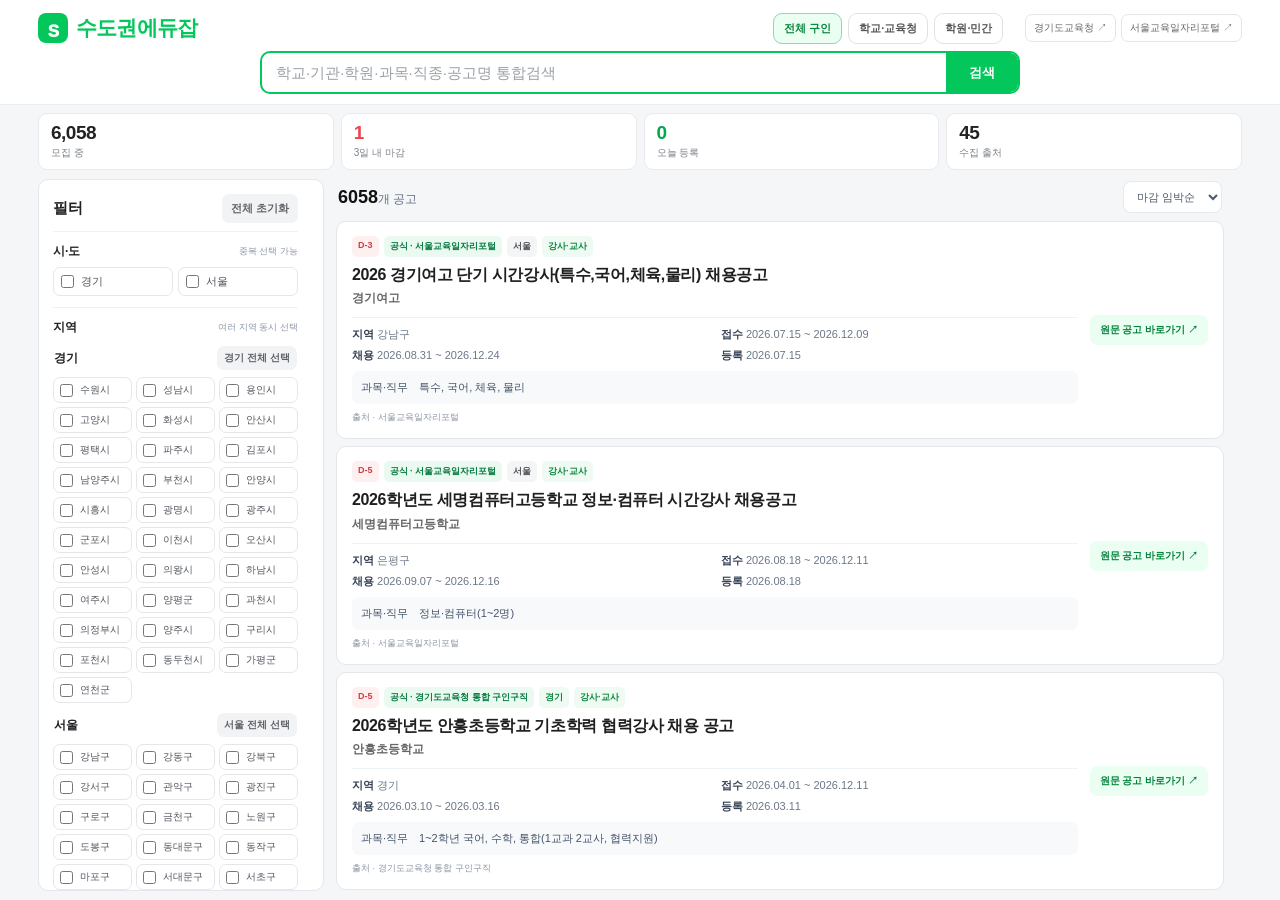
==== index.html @ 6a78a38b "Keep search aligned with collected job data" ====
<!doctype html>
<html lang="ko">
<head>
<meta charset="utf-8" />
<meta name="viewport" content="width=device-width,initial-scale=1,viewport-fit=cover" />
<meta name="theme-color" content="#03c75a" />
<title>수도권에듀잡 | 서울·경기 교육계 구인 통합검색</title>
<meta name="description" content="서울·경기 학교·교육청 공식 채용과 검증된 민간 교육·문화예술 구인공고를 한 번에 찾는 통합검색 서비스" />
<style>
:root{--bg:#f4f7fb;--card:#fff;--ink:#162033;--muted:#687386;--line:#e3e8f0;--navy:#0b1830;--blue:#2563eb;--blue2:#edf4ff;--red:#e5484d;--green:#0f9f6e;--shadow:0 10px 30px rgba(22,32,51,.08)}
*{box-sizing:border-box}html{scroll-behavior:smooth}body{margin:0;font-family:Pretendard,-apple-system,BlinkMacSystemFont,"Segoe UI","Noto Sans KR",sans-serif;color:var(--ink);background:var(--bg)}button,input,select{font:inherit}a{color:inherit;text-decoration:none}.wrap{max-width:1180px;margin:0 auto;padding:0 18px}
.hero{background:linear-gradient(135deg,#071224 0%,#102b58 58%,#1857a8 100%);color:#fff;padding:12px 0 14px;box-shadow:0 5px 18px rgba(8,18,38,.16)}
.top{display:flex;align-items:center;justify-content:space-between;gap:14px}.brand{display:flex;gap:8px;align-items:center;font-size:18px;font-weight:900;letter-spacing:-.5px}.logo{width:32px;height:32px;border-radius:10px;display:grid;place-items:center;background:rgba(255,255,255,.14);border:1px solid rgba(255,255,255,.18);font-size:17px}.official-links{display:flex;gap:6px;flex-wrap:wrap}.official-links a{font-size:10px;color:#e8f1ff;border:1px solid rgba(255,255,255,.22);padding:6px 8px;border-radius:8px;background:rgba(255,255,255,.07)}
.hero h1{font-size:20px;line-height:1.2;margin:10px 0 0;letter-spacing:-.7px;display:inline-block}.hero h1 br{display:none}.hero h1 b{color:#8fd3ff;margin-left:6px}.hero p,.coverage{display:none}
.searchbox{margin-top:9px;display:flex;gap:6px;background:#fff;border-radius:11px;padding:5px;box-shadow:0 7px 18px rgba(0,0,0,.15)}.searchbox input{flex:1;min-width:0;border:0;outline:0;background:transparent;padding:8px 10px;font-size:14px;color:#172033}.searchbox button{border:0;background:var(--blue);color:#fff;border-radius:8px;padding:0 18px;font-weight:800;cursor:pointer;font-size:13px}
.stats{display:grid;grid-template-columns:repeat(4,1fr);gap:10px;margin-top:10px;position:relative;z-index:2}.stat{background:var(--card);padding:11px 14px;border-radius:13px;border:1px solid rgba(227,232,240,.9);box-shadow:var(--shadow);min-height:60px}.stat .n{font-size:21px;font-weight:900;letter-spacing:-.5px;line-height:1}.stat .t{font-size:11px;color:var(--muted);margin-top:5px}.stat.hot .n{color:var(--red)}.stat.new .n{color:var(--blue)}
.layout{display:grid;grid-template-columns:300px minmax(0,1fr);gap:18px;margin-top:12px;margin-bottom:54px}.panel{background:var(--card);border:1px solid var(--line);border-radius:17px;padding:16px;box-shadow:0 3px 12px rgba(23,32,51,.035);height:max-content}.filter-panel{position:sticky;top:12px}.filter-head{display:flex;align-items:center;justify-content:space-between;gap:8px;margin-bottom:12px}.filter-head strong{font-size:16px}.reset{border:0;background:#eef2f7;color:#4f5d70;padding:7px 9px;border-radius:9px;font-size:11px;font-weight:800;cursor:pointer}.filter-section{padding:14px 0;border-top:1px solid #eef1f5}.filter-section:first-of-type{border-top:0;padding-top:4px}.filter-title{display:flex;align-items:center;justify-content:space-between;gap:8px;margin-bottom:9px}.filter-title h3{font-size:13px;margin:0}.hint{font-size:10px;color:#8a95a6}.checks{display:grid;grid-template-columns:repeat(2,minmax(0,1fr));gap:6px}.checks.one{grid-template-columns:1fr}.check{display:flex;align-items:center;gap:7px;padding:7px 8px;border:1px solid var(--line);border-radius:9px;background:#fff;font-size:12px;color:#465367;cursor:pointer;min-width:0}.check:has(input:checked){border-color:#9bbcf7;background:var(--blue2);color:#174eac;font-weight:800}.check input{margin:0;accent-color:var(--blue);flex:0 0 auto}.check span{overflow:hidden;text-overflow:ellipsis;white-space:nowrap}.region-group{margin-top:10px}.region-group:first-child{margin-top:0}.region-group-head{display:flex;align-items:center;justify-content:space-between;margin:0 1px 7px}.region-group-head b{font-size:12px}.mini-btn{border:0;background:#f1f4f8;color:#59677a;border-radius:8px;padding:5px 7px;font-size:10px;font-weight:800;cursor:pointer}.region-checks{display:grid;grid-template-columns:repeat(3,minmax(0,1fr));gap:5px}.region-checks .check{padding:6px;font-size:11px}.selected-box{display:none;margin-top:12px;padding:10px;border-radius:11px;background:#f5f8fd;border:1px solid #e7ecf4;font-size:11px;color:#516176;line-height:1.6}.selected-box.show{display:block}.selected-box b{color:#24344f}
.toolbar{display:flex;align-items:center;justify-content:space-between;gap:10px;margin:3px 2px 10px}.result{font-size:13px;color:#657185}.result strong{font-size:19px;color:#172033}.toolbar-right{display:flex;gap:7px;align-items:center}.sort{border:1px solid var(--line);border-radius:10px;background:#fff;padding:9px 10px;color:#4c596c;font-size:12px}.list{display:flex;flex-direction:column;gap:10px}.job{display:block;background:var(--card);border:1px solid var(--line);border-radius:16px;padding:17px;box-shadow:0 3px 10px rgba(23,32,51,.035);transition:.15s ease}.job:hover{transform:translateY(-1px);box-shadow:var(--shadow);border-color:#cbd8ea}.jobtop{display:flex;justify-content:space-between;gap:12px}.badges{display:flex;flex-wrap:wrap;gap:6px;margin-bottom:9px}.badge{font-size:10px;font-weight:800;border-radius:7px;padding:5px 7px;background:#eff2f6;color:#566377}.badge.prov{background:#eaf2ff;color:#1c5ec2}.badge.seoul{background:#f0ecff;color:#6149b4}.badge.d{background:#fff0f0;color:#cf3d43}.badge.today{background:#eaf8f2;color:#087a57}.badge.type{background:#edf7ff;color:#25608d}.job h2{font-size:17px;line-height:1.45;margin:0 0 5px;letter-spacing:-.4px}.school{font-size:13px;color:#596779;font-weight:750}.meta{display:grid;grid-template-columns:repeat(2,minmax(0,1fr));gap:8px 15px;margin-top:13px;padding-top:12px;border-top:1px solid #eff2f5}.meta div{font-size:12px;color:#6b7788;white-space:nowrap;overflow:hidden;text-overflow:ellipsis}.meta b{color:#344155}.subject{margin-top:10px;font-size:12px;color:#44536a;background:#f7f9fc;border-radius:9px;padding:9px 10px;line-height:1.55}.source{margin-top:9px;font-size:10px;color:#8994a3}.go{align-self:center;flex:0 0 auto;border-radius:10px;background:#eef4ff;color:#1e61c7;padding:9px 11px;font-size:11px;font-weight:800}.go.pending{background:#f3f4f6;color:#8994a3}.empty{background:#fff;border:1px dashed #cfd7e3;border-radius:16px;padding:42px 20px;text-align:center;color:#687386}.empty strong{display:block;color:#334155;margin-bottom:7px}.update{font-size:10px;color:#8792a2;margin-top:10px}.source-status{margin-top:14px;background:#fff;border:1px solid var(--line);border-radius:14px;padding:12px}.source-status summary{cursor:pointer;font-size:12px;font-weight:800;color:#46546a}.source-grid{display:grid;grid-template-columns:repeat(2,minmax(0,1fr));gap:8px;margin-top:10px}.source-col h4{font-size:11px;margin:0 0 6px}.source-line{display:flex;justify-content:space-between;gap:6px;font-size:10px;padding:4px 0;color:#667386;border-bottom:1px solid #f2f4f7}.source-line:last-child{border-bottom:0}.ok{color:#087a57}.warn{color:#b36a00}.footer{padding:23px 0 42px;color:#7a8594;font-size:10px;line-height:1.8;text-align:center}
@media (hover:hover) and (pointer:fine){html,body{height:100%;height:100dvh;overflow:hidden}body{display:flex;flex-direction:column}.hero{flex:0 0 auto}main.wrap{flex:1 1 0;min-height:0;width:100%;display:flex;flex-direction:column;overflow:hidden}.stats{flex:0 0 auto}.layout{flex:1 1 0;min-height:0;margin-bottom:14px;align-items:stretch;overflow:hidden;grid-template-columns:300px minmax(0,1fr)}.filter-panel{position:static;min-height:0;height:100%;max-height:100%;overflow-x:hidden;overflow-y:auto;overscroll-behavior-y:contain;scrollbar-gutter:stable;padding-right:12px}.layout>section{min-height:0;height:100%;max-height:100%;overflow-x:hidden;overflow-y:auto;overscroll-behavior-y:contain;scrollbar-gutter:stable;padding-right:4px}.footer{display:none}}
@media(max-width:900px) and (hover:none){.layout{grid-template-columns:1fr}.filter-panel{position:static}.region-checks{grid-template-columns:repeat(4,minmax(0,1fr))}.hero p,.coverage{display:none}}
@media(max-width:650px){.wrap{padding:0 12px}.hero{padding:10px 0 12px}.hero h1{font-size:17px;margin-top:8px}.brand{font-size:16px}.logo{width:30px;height:30px}.official-links{display:none}.searchbox{margin-top:8px}.stats{grid-template-columns:repeat(2,1fr)}.stat{padding:10px 12px}.layout{gap:12px;margin-top:10px}.panel{padding:13px}.region-checks{grid-template-columns:repeat(3,minmax(0,1fr))}.job{padding:14px}.meta{grid-template-columns:1fr}.go{display:none}.searchbox button{padding:0 14px}.source-grid{grid-template-columns:1fr}.toolbar{align-items:flex-end}}
</style>
<link rel="stylesheet" href="naver-theme.css?v=20260823">
</head>
<body>
<section class="hero"><div class="wrap"><div class="top"><div class="brand"><div class="logo">🎓</div>수도권에듀잡</div><div class="official-links"><a href="https://www.goe.go.kr/recruit/main.do" target="_blank" rel="noopener">경기도교육청 ↗</a><a href="https://work.sen.go.kr/work/search/recInfo/BD_selectSrchRecInfo.do?type=term" target="_blank" rel="noopener">서울교육일자리포털 ↗</a></div></div><h1>서울·경기 교육 채용공고를<br><b>한 번에 골라서 찾기</b></h1><p>지역, 학교급, 직종을 여러 개 동시에 체크해 필요한 공고만 빠르게 확인합니다.</p><div class="coverage">경기도교육청 + 경기 25개 교육지원청 · 서울교육일자리포털 + 서울 11개 교육지원청</div><div class="searchbox"><input id="q" type="search" placeholder="학교·기관·학원·과목·직종·공고명 통합검색" autocomplete="off" /><button id="searchBtn" type="button">검색</button></div></div></section>
<main class="wrap"><section class="stats"><div class="stat"><div class="n" id="countAll">-</div><div class="t">모집 중</div></div><div class="stat hot"><div class="n" id="countSoon">-</div><div class="t">3일 내 마감</div></div><div class="stat new"><div class="n" id="countToday">-</div><div class="t">오늘 등록</div></div><div class="stat"><div class="n" id="countSources">38</div><div class="t">수집 출처</div></div></section><section class="layout"><aside class="panel filter-panel"><div class="filter-head"><strong>필터</strong><button class="reset" id="resetBtn" type="button">전체 초기화</button></div><div class="filter-section"><div class="filter-title"><h3>시·도</h3><span class="hint">중복 선택 가능</span></div><div class="checks" id="provinceChecks"></div></div><div class="filter-section"><div class="filter-title"><h3>지역</h3><span class="hint">여러 지역 동시 선택</span></div><div class="region-group"><div class="region-group-head"><b>경기</b><button class="mini-btn" type="button" data-group="gyeonggi">경기 전체 선택</button></div><div class="region-checks" id="gyeonggiRegionChecks"></div></div><div class="region-group"><div class="region-group-head"><b>서울</b><button class="mini-btn" type="button" data-group="seoul">서울 전체 선택</button></div><div class="region-checks" id="seoulRegionChecks"></div></div></div><div class="filter-section"><div class="filter-title"><h3>학교급</h3><span class="hint">중복 선택 가능</span></div><div class="checks" id="schoolChecks"></div></div><div class="filter-section"><div class="filter-title"><h3>직종</h3><span class="hint">중복 선택 가능</span></div><div class="checks one" id="typeChecks"></div></div><div class="selected-box" id="selectedBox"></div></aside><section><div class="toolbar"><div class="result"><strong id="resultCount">0</strong>개 공고</div><div class="toolbar-right"><select class="sort" id="sort" aria-label="정렬 방식"><option value="deadline">마감 임박순</option><option value="newest">최근 등록순</option></select></div></div><div class="list" id="list"><div class="empty"><strong>채용정보를 불러오는 중입니다.</strong>잠시 후 자동으로 표시됩니다.</div></div><div class="update" id="updated"></div><details class="source-status" id="sourceStatus"><summary>수집 출처 상태 보기</summary><div class="source-grid" id="sourceGrid"></div></details></section></section></main>
<footer class="footer wrap">본 사이트는 서울특별시교육청·경기도교육청 공식 서비스가 아닌 비공식 편의 서비스입니다.<br />지원 전 채용 조건, 접수방법, 마감일은 반드시 원문 공고를 최종 확인하세요.</footer>
<script>
const GYEONGGI_REGIONS=['수원시','성남시','용인시','고양시','화성시','안산시','평택시','파주시','김포시','남양주시','부천시','안양시','시흥시','광명시','광주시','군포시','이천시','오산시','안성시','의왕시','하남시','여주시','양평군','과천시','의정부시','양주시','구리시','포천시','동두천시','가평군','연천군'];const SEOUL_REGIONS=['강남구','강동구','강북구','강서구','관악구','광진구','구로구','금천구','노원구','도봉구','동대문구','동작구','마포구','서대문구','서초구','성동구','성북구','송파구','양천구','영등포구','용산구','은평구','종로구','중구','중랑구'];const PROVINCES=['경기','서울'];const SCHOOLS=['유치원','초등학교','중학교','고등학교','특수학교','교육행정기관','기타'];const TYPES=['기간제교원','시간강사/강사','교육공무직/기간제근로자','정규채용','자원봉사','기타'];let jobs=[];let sourceData=null;const state={provinces:new Set(),regions:new Set(),schools:new Set(),types:new Set(),q:'',sort:'deadline'};const $=s=>document.querySelector(s);const norm=s=>(s||'').toString().toLowerCase().normalize('NFKC').replace(/[\u200b-\u200d\ufeff]/g,'').replace(/[^0-9a-z가-힣]+/gi,' ').replace(/\s+/g,' ').trim();const searchTokens=q=>norm(q).split(' ').filter(Boolean);const searchHay=j=>j.searchText||norm([j.school,j.title,j.subject,j.region,(j.regions||[]).join(' '),j.type,j.source,j.schoolLevel,j.province].join(' '));const matchesQuery=(j,q)=>{const ts=searchTokens(q);if(!ts.length)return true;const hay=searchHay(j);return ts.every(t=>hay.includes(t))};
function parseDate(s){if(!s)return null;const m=(s+'').match(/(\d{4})[\/.\-](\d{1,2})[\/.\-](\d{1,2})/);return m?new Date(+m[1],+m[2]-1,+m[3],23,59,59):null}function today0(){const d=new Date();d.setHours(0,0,0,0);return d}function diffDay(s){const d=parseDate(s);if(!d)return null;const end=new Date(d.getFullYear(),d.getMonth(),d.getDate());return Math.round((end-today0())/86400000)}function isToday(s){const d=parseDate(s);if(!d)return false;const n=new Date();return d.getFullYear()===n.getFullYear()&&d.getMonth()===n.getMonth()&&d.getDate()===n.getDate()}function fmt(s){const d=parseDate(s);if(!d)return s||'-';return `${d.getFullYear()}.${String(d.getMonth()+1).padStart(2,'0')}.${String(d.getDate()).padStart(2,'0')}`}function periodText(start,end){if(start&&end)return `${fmt(start)} ~ ${fmt(end)}`;if(end)return `~ ${fmt(end)}`;if(start)return `${fmt(start)} ~`;return '원문 확인'}function esc(s){return (s||'').toString().replace(/[&<>'"]/g,c=>({'&':'&amp;','<':'&lt;','>':'&gt;',"'":'&#39;','"':'&quot;'}[c]))}
function schoolLevel(j){const raw=j.schoolLevel||'';if(raw==='교육지원청')return '교육행정기관';if(SCHOOLS.includes(raw))return raw;const t=(j.school||'')+' '+(j.title||'');if(/특수학교/.test(t))return '특수학교';if(/유치원|병설유/.test(t))return '유치원';if(/초등학교/.test(t))return '초등학교';if(/중학교/.test(t))return '중학교';if(/고등학교/.test(t))return '고등학교';if(/교육지원청|교육청/.test(t))return '교육행정기관';return '기타'}function jobType(j){const raw=j.type||'';if(raw==='교육공무직')return '교육공무직/기간제근로자';if(TYPES.includes(raw))return raw;const t=raw+' '+(j.title||'')+' '+(j.subject||'');if(/자원봉사|봉사자/.test(t))return '자원봉사';if(/정규/.test(t))return '정규채용';if(/교육공무직|기간제근로|조리실무|돌봄전담/.test(t))return '교육공무직/기간제근로자';if(/시간강사|강사|시간제/.test(t))return '시간강사/강사';if(/기간제|교원|교사/.test(t))return '기간제교원';return '기타'}function province(j){return j.province||((j.region||'').endsWith('구')?'서울':'경기')}function jobProvinces(j){const a=Array.isArray(j.provinces)?j.provinces.filter(Boolean):[];return a.length?[...new Set(a)]:[province(j)]}function jobRegions(j){const a=[];if(j.region)a.push(j.region);if(Array.isArray(j.regions))a.push(...j.regions);return [...new Set(a.filter(Boolean))]}
function createChecks(el,values,key){el.innerHTML='';values.forEach(v=>{const label=document.createElement('label');label.className='check';const input=document.createElement('input');input.type='checkbox';input.checked=state[key].has(v);input.value=v;const span=document.createElement('span');span.textContent=v;input.addEventListener('change',()=>{input.checked?state[key].add(v):state[key].delete(v);renderAll(false)});label.append(input,span);el.appendChild(label)})}function renderChecks(){createChecks($('#provinceChecks'),PROVINCES,'provinces');createChecks($('#gyeonggiRegionChecks'),GYEONGGI_REGIONS,'regions');createChecks($('#seoulRegionChecks'),SEOUL_REGIONS,'regions');createChecks($('#schoolChecks'),SCHOOLS,'schools');createChecks($('#typeChecks'),TYPES,'types')}function groupToggle(group){const vals=group==='gyeonggi'?GYEONGGI_REGIONS:SEOUL_REGIONS;const all=vals.every(v=>state.regions.has(v));vals.forEach(v=>all?state.regions.delete(v):state.regions.add(v));renderAll(true)}document.querySelectorAll('.mini-btn').forEach(b=>b.addEventListener('click',()=>groupToggle(b.dataset.group)));
function matchesSet(set,val){return set.size===0||set.has(val)}function deadlineSortKey(j){const dd=diffDay(j.applyEnd),rd=parseDate(j.registered),r0=rd?new Date(rd.getFullYear(),rd.getMonth(),rd.getDate()):null,age=r0?Math.floor((today0()-r0)/86400000):null,official=(j.feedKind||'official')==='official';let bucket=4,primary=0;if(dd!==null&&dd>=0&&dd<=3){bucket=0;primary=dd}else if(dd!==null&&dd>=4&&dd<=7){bucket=1;primary=dd}else if(dd===null&&official&&age!==null&&age>=0&&age<=7){bucket=2}else if(dd!==null){bucket=3;primary=dd}return [bucket,primary,-(rd?rd.getTime():0),(j.sourceIdentity||j.id||j.url||'').toString()]}function compareDeadline(x,y){const a=deadlineSortKey(x),b=deadlineSortKey(y);return a[0]-b[0]||a[1]-b[1]||a[2]-b[2]||a[3].localeCompare(b[3])}function filtered(){let a=jobs.filter(j=>{const d=diffDay(j.applyEnd);if(d!==null&&d<0)return false;if(state.provinces.size&&!jobProvinces(j).some(p=>state.provinces.has(p)))return false;if(state.regions.size){const rs=jobRegions(j);if(!rs.some(r=>state.regions.has(r)))return false}if(!matchesSet(state.schools,schoolLevel(j)))return false;if(!matchesSet(state.types,jobType(j)))return false;if(state.q&&!matchesQuery(j,state.q))return false;return true});a.sort((x,y)=>{if(state.sort==='newest')return (parseDate(y.registered)||0)-(parseDate(x.registered)||0);return compareDeadline(x,y)});return a}
function postingLink(j){if(j&&j.detailLinkVerified===false)return '';if(j&&j.source==='레슨인포'&&j.sourceSurface==='culture-arts'){if(j.sourceIdentity==='culture:id:94673'||j.detailLinkVerified!==true)return '';return String(j.verifiedUrl||'').trim()}const board=j.boardUrl||'';const raw=j.url||'';if(j.openMethod==='POST'&&j.openUrl&&j.openParams&&j.openParams.job_seq){const p=new URLSearchParams({url:j.openUrl,job_seq:String(j.openParams.job_seq)});return `open-job.html?${p.toString()}`}if(province(j)==='서울'&&j.sourceType==='교육지원청 개별 게시판'){try{const u=new URL(raw||'',location.href);const seq=u.searchParams.get('job_seq');if(seq&&/^\d+$/.test(seq)&&u.pathname.endsWith('/FUS/JO/JOV11.do')){const p=new URLSearchParams({url:`${u.origin}/FUS/JO/JOV11.do`,job_seq:seq});return `open-job.html?${p.toString()}`}}catch(e){}return ''}if(province(j)==='경기'&&j.sourceType==='교육지원청 개별 게시판'){try{if(raw){const u=new URL(raw,location.href);if(u.pathname.includes('selectNttInfo.do')&&u.searchParams.get('nttSn'))return u.href}if(j.nttSn&&j.bbsId&&board){const b=new URL(board,location.href);const detail=new URL(b.pathname.replace('selectNttList.do','selectNttInfo.do'),b.origin);detail.searchParams.set('bbsId',String(j.bbsId));if(j.mi)detail.searchParams.set('mi',String(j.mi));detail.searchParams.set('nttSn',String(j.nttSn));return detail.href}if(j.detailLinkResolved===true&&raw){const u=new URL(raw,location.href);if(!u.pathname.includes('selectNttList.do'))return u.href}}catch(e){}return ''}return raw||''}
function card(j){const d=diffDay(j.applyEnd),today=isToday(j.registered),prov=province(j),lvl=schoolLevel(j),typ=jobType(j);const dBadge=d===0?'오늘 마감':d!==null&&d>0&&d<=7?`D-${d}`:'';const regionText=j.region||((j.regions||[]).join('·'))||prov;const href=postingLink(j),tag=href?'a':'div',linkAttrs=href?` href="${esc(href)}" target="_blank" rel="noopener"`:'',goText=href?'원문 공고 바로가기 ↗':'원문 링크 점검 중';return `<${tag} class="job"${linkAttrs}><div class="jobtop"><div style="min-width:0;flex:1"><div class="badges">${dBadge?`<span class="badge d">${dBadge}</span>`:''}${today?'<span class="badge today">NEW 오늘</span>':''}<span class="badge prov ${prov==='서울'?'seoul':''}">${esc(prov)}</span><span class="badge type">${esc(typ)}</span><span class="badge">${esc(lvl)}</span></div><h2>${esc(j.title||'채용 공고')}</h2><div class="school">${esc(j.school||'기관명 확인')}</div><div class="meta"><div><b>지역</b> ${esc(regionText)}</div><div><b>접수</b> ${periodText(j.applyStart,j.applyEnd)}</div><div><b>채용</b> ${periodText(j.workStart,j.workEnd)}</div><div><b>등록</b> ${fmt(j.registered)}</div></div>${j.subject?`<div class="subject">과목·직무　${esc(j.subject)}</div>`:''}<div class="source">출처 · ${esc(j.source||'공식 채용 게시판')}</div></div><div class="go ${href?'':'pending'}">${goText}</div></div></${tag}>`}
function selectionSummary(){const parts=[];if(state.provinces.size)parts.push(`시·도 ${[...state.provinces].join(', ')}`);if(state.regions.size)parts.push(`지역 ${state.regions.size}곳`);if(state.schools.size)parts.push(`학교급 ${[...state.schools].join(', ')}`);if(state.types.size)parts.push(`직종 ${[...state.types].join(', ')}`);const box=$('#selectedBox');if(parts.length){box.className='selected-box show';box.innerHTML='<b>선택된 조건</b><br>'+parts.map(esc).join(' · ')}else{box.className='selected-box';box.textContent=''}}let visibleLimit=80;const PAGE_SIZE=80;function render(resetLimit=true){if(resetLimit)visibleLimit=PAGE_SIZE;const a=filtered();$('#resultCount').textContent=a.length;if(!a.length){$('#list').innerHTML='<div class="empty"><strong>조건에 맞는 모집 중 공고가 없습니다.</strong>체크한 지역·학교급·직종을 일부 해제하거나 검색어를 바꿔보세요.</div>';selectionSummary();return}const shown=a.slice(0,visibleLimit);const more=a.length>shown.length?`<button id="loadMoreJobs" type="button" style="width:100%;border:1px solid #dfe5ec;background:#fff;border-radius:12px;padding:13px;font-weight:800;cursor:pointer">공고 더 보기 (${shown.length.toLocaleString()} / ${a.length.toLocaleString()})</button>`:'';$('#list').innerHTML=shown.map(card).join('')+more;const btn=$('#loadMoreJobs');if(btn)btn.addEventListener('click',()=>{visibleLimit+=PAGE_SIZE;render(false)});selectionSummary()}function renderAll(rebuild=true){if(rebuild)renderChecks();render()}function stats(){const active=jobs.filter(j=>{const d=diffDay(j.applyEnd);return d===null||d>=0});$('#countAll').textContent=active.length;$('#countSoon').textContent=active.filter(j=>{const d=diffDay(j.applyEnd);return d!==null&&d>=0&&d<=3}).length;$('#countToday').textContent=active.filter(j=>isToday(j.registered)).length}
function renderSourceStatus(data){if(!data||!data.sources){$('#sourceStatus').style.display='none';return}const make=(key,label)=>{const group=data.sources[key]||{},central=group.central,offices=group.supportOffices||[];let html=`<div class="source-col"><h4>${label}</h4>`;if(central)html+=`<div class="source-line"><span>${esc(central.name)}</span><span class="${central.ok?'ok':'warn'}">${central.ok?central.count+'건':'오류'}</span></div>`;offices.forEach(s=>html+=`<div class="source-line"><span>${esc(s.name)}</span><span class="${s.ok?'ok':'warn'}">${s.ok?s.count+'건':'오류'}</span></div>`);return html+'</div>'};$('#sourceGrid').innerHTML=make('gyeonggi','경기 · 교육청 + 25개 교육지원청')+make('seoul','서울 · 일자리포털 + 11개 교육지원청')}
async function load(){try{const r=await fetch('unified_jobs.json',{cache:'no-cache'});if(!r.ok)throw new Error('load');const data=await r.json();sourceData=data;jobs=Array.isArray(data)?data:(data.jobs||[]);if(data.totalSourceCount||data.officialSourceCount)$('#countSources').textContent=data.totalSourceCount||data.officialSourceCount;if(data.updatedAt)$('#updated').textContent='최근 자동 갱신: '+data.updatedAt+' · 매시간 자동 갱신';stats();render();renderSourceStatus(data)}catch(e){jobs=[];stats();render();$('#updated').textContent='채용 데이터 파일을 불러오지 못했습니다. 잠시 후 다시 시도해 주세요.';$('#sourceStatus').style.display='none'}}
$('#searchBtn').addEventListener('click',()=>{state.q=$('#q').value;render()});$('#q').addEventListener('keydown',e=>{if(e.key==='Enter')$('#searchBtn').click()});let searchTimer=0;$('#q').addEventListener('input',e=>{clearTimeout(searchTimer);const value=e.target.value;searchTimer=setTimeout(()=>{state.q=value;render()},180)});$('#sort').addEventListener('change',e=>{state.sort=e.target.value;render()});$('#resetBtn').addEventListener('click',()=>{state.provinces.clear();state.regions.clear();state.schools.clear();state.types.clear();state.q='';state.sort='deadline';$('#q').value='';$('#sort').value='deadline';renderAll(true)});renderChecks();load();
</script>
<script src="unified-ui.js?v=20260904a" defer></script>
<script src="direct-link-guard.js?v=20260907a" defer></script>
<script src="mobile-ui.js?v=20260907d" defer></script>
</body>
</html>
---- naver-theme.css ----
:root{--bg:#f5f6f7!important;--card:#fff!important;--ink:#202124!important;--muted:#7b818a!important;--line:#e7e9ec!important;--blue:#03c75a!important;--blue2:#eafff2!important;--green:#03c75a!important;--shadow:none!important}body{background:#f5f6f7!important;color:#202124!important}.wrap{max-width:1240px!important}.hero{background:#fff!important;color:#202124!important;padding:9px 0 10px!important;box-shadow:none!important;border-bottom:1px solid #eceef0!important}.top{min-height:38px!important}.brand{font-size:21px!important;color:#03c75a!important;letter-spacing:-.8px!important}.logo{width:30px!important;height:30px!important;border-radius:8px!important;background:#03c75a!important;border:0!important;color:#fff!important;font-size:0!important;font-weight:950!important}.logo:after{content:'S';font-size:17px;line-height:1;color:#fff}.official-links{gap:5px!important}.official-links a{font-size:10px!important;color:#666!important;border:1px solid #e3e5e8!important;padding:6px 8px!important;border-radius:7px!important;background:#fff!important}.hero h1,.hero p,.coverage{display:none!important}.searchbox{max-width:760px!important;margin:4px auto 0!important;gap:0!important;border:2px solid #03c75a!important;border-radius:10px!important;padding:0!important;box-shadow:none!important;overflow:hidden!important}.searchbox input{padding:11px 14px!important;font-size:15px!important;color:#222!important}.searchbox input::placeholder{color:#9aa0a6!important}.searchbox button{background:#03c75a!important;border-radius:0!important;padding:0 20px!important;font-size:13px!important;min-width:72px!important}.stats{gap:7px!important;margin-top:8px!important}.stat{min-height:50px!important;padding:9px 12px!important;border-radius:9px!important;border:1px solid #e8eaed!important;box-shadow:none!important}.stat .n{font-size:19px!important;color:#222!important}.stat .t{font-size:10px!important;margin-top:4px!important}.stat.hot .n{color:#f04452!important}.stat.new .n{color:#03a84d!important}.layout{grid-template-columns:286px minmax(0,1fr)!important;gap:12px!important;margin-top:9px!important}.panel{border-radius:10px!important;border:1px solid #e4e6e9!important;padding:14px!important;box-shadow:none!important}.filter-head{margin-bottom:8px!important}.filter-head strong{font-size:15px!important}.reset,.mini-btn{background:#f2f3f5!important;color:#5f6368!important;border-radius:7px!important}.filter-section{padding:11px 0!important;border-color:#f0f1f2!important}.filter-title{margin-bottom:7px!important}.filter-title h3{font-size:12px!important}.hint{font-size:9px!important}.checks{gap:5px!important}.check{padding:6px 7px!important;border-radius:7px!important;border-color:#e4e6e9!important;font-size:11px!important;color:#50555c!important}.check:has(input:checked){border-color:#03c75a!important;background:#f0fff6!important;color:#008f3d!important;font-weight:800!important}.check input{accent-color:#03c75a!important}.region-checks{gap:4px!important}.region-checks .check{padding:5px 6px!important;font-size:10px!important}.selected-box{background:#f3fff7!important;border-color:#d9f7e5!important;border-radius:8px!important}.toolbar{margin:2px 2px 8px!important}.result{font-size:12px!important}.result strong{font-size:18px!important;color:#111!important}.sort{border-radius:8px!important;padding:8px 9px!important;font-size:11px!important}.list{gap:7px!important}.job{border-radius:10px!important;padding:14px 15px!important;border-color:#e4e6e9!important;box-shadow:none!important;background:#fff!important}.job:hover{transform:none!important;border-color:#b9dfc8!important;box-shadow:0 2px 8px rgba(0,0,0,.04)!important}.badges{gap:5px!important;margin-bottom:7px!important}.badge{border-radius:5px!important;padding:4px 6px!important;font-size:9px!important}.badge.prov,.badge.type{background:#effaf3!important;color:#07863c!important}.badge.seoul{background:#f4f5f6!important;color:#555!important}.badge.today{background:#e9fff2!important;color:#07863c!important}.job h2{font-size:16px!important;line-height:1.4!important;margin-bottom:4px!important;color:#1f1f1f!important}.school{font-size:12px!important;color:#666!important}.meta{gap:6px 12px!important;margin-top:10px!important;padding-top:9px!important}.meta div{font-size:11px!important}.subject{margin-top:8px!important;padding:8px 9px!important;border-radius:7px!important;background:#f8f9fa!important;font-size:11px!important}.source{margin-top:7px!important;font-size:9px!important}.go{border-radius:7px!important;background:#eafff2!important;color:#02823a!important;padding:8px 10px!important;font-size:10px!important}.source-status{border-radius:9px!important}.footer{color:#999!important}.mobile-filter-toggle{display:none;border:1px solid #dfe3e6;background:#fff;color:#202124;border-radius:8px;padding:7px 10px;font-size:12px;font-weight:800;cursor:pointer}.mobile-filter-toggle:before{content:'☰ ';color:#03c75a}@media (hover:hover) and (pointer:fine) and (min-width:901px){.layout{grid-template-columns:286px minmax(0,1fr)!important;margin-bottom:9px!important}.filter-panel{padding-right:10px!important}.layout>section{padding-right:3px!important}}@media(max-width:900px){html,body{height:auto!important;min-height:100%!important;overflow-x:hidden!important;overflow-y:auto!important}body{display:block!important}main.wrap{display:block!important;overflow:visible!important;min-height:0!important;width:auto!important}.layout{display:grid!important;grid-template-columns:minmax(0,1fr)!important;gap:9px!important;overflow:visible!important;min-height:0!important;margin-bottom:24px!important}.filter-panel{position:static!important;width:100%!important;height:auto!important;max-height:none!important;min-height:0!important;overflow:visible!important;padding-right:12px!important}.layout>section{width:100%!important;min-width:0!important;height:auto!important;max-height:none!important;min-height:0!important;overflow:visible!important;padding-right:0!important}.mobile-filter-toggle{display:inline-flex!important;align-items:center!important;margin-left:auto!important}.filter-head{gap:8px!important}.filter-panel.mobile-collapsed .filter-section,.filter-panel.mobile-collapsed .selected-box{display:none!important}.filter-panel.mobile-collapsed{padding-bottom:8px!important}.toolbar{margin-top:2px!important}.jobtop{min-width:0!important}.jobtop>div:first-child{min-width:0!important;flex:1 1 auto!important}.job h2{overflow-wrap:anywhere!important;word-break:keep-all!important}.meta{grid-template-columns:1fr 1fr!important}.source-status{margin-bottom:16px!important}}@media(max-width:650px){.wrap{padding:0 10px!important}.hero{padding:7px 0 8px!important}.brand{font-size:18px!important}.logo{width:28px!important;height:28px!important}.official-links{display:none!important}.searchbox{margin-top:5px!important}.searchbox input{padding:10px 11px!important;font-size:14px!important;min-width:0!important}.searchbox button{min-width:62px!important;padding:0 13px!important}.stats{grid-template-columns:repeat(2,minmax(0,1fr))!important;gap:6px!important}.stat{padding:8px 9px!important;min-height:48px!important}.panel{padding:12px!important}.job{padding:12px 13px!important}.region-checks{grid-template-columns:repeat(3,minmax(0,1fr))!important}.meta{grid-template-columns:1fr!important}.toolbar{align-items:center!important}.sort{max-width:130px!important}.go{display:none!important}}
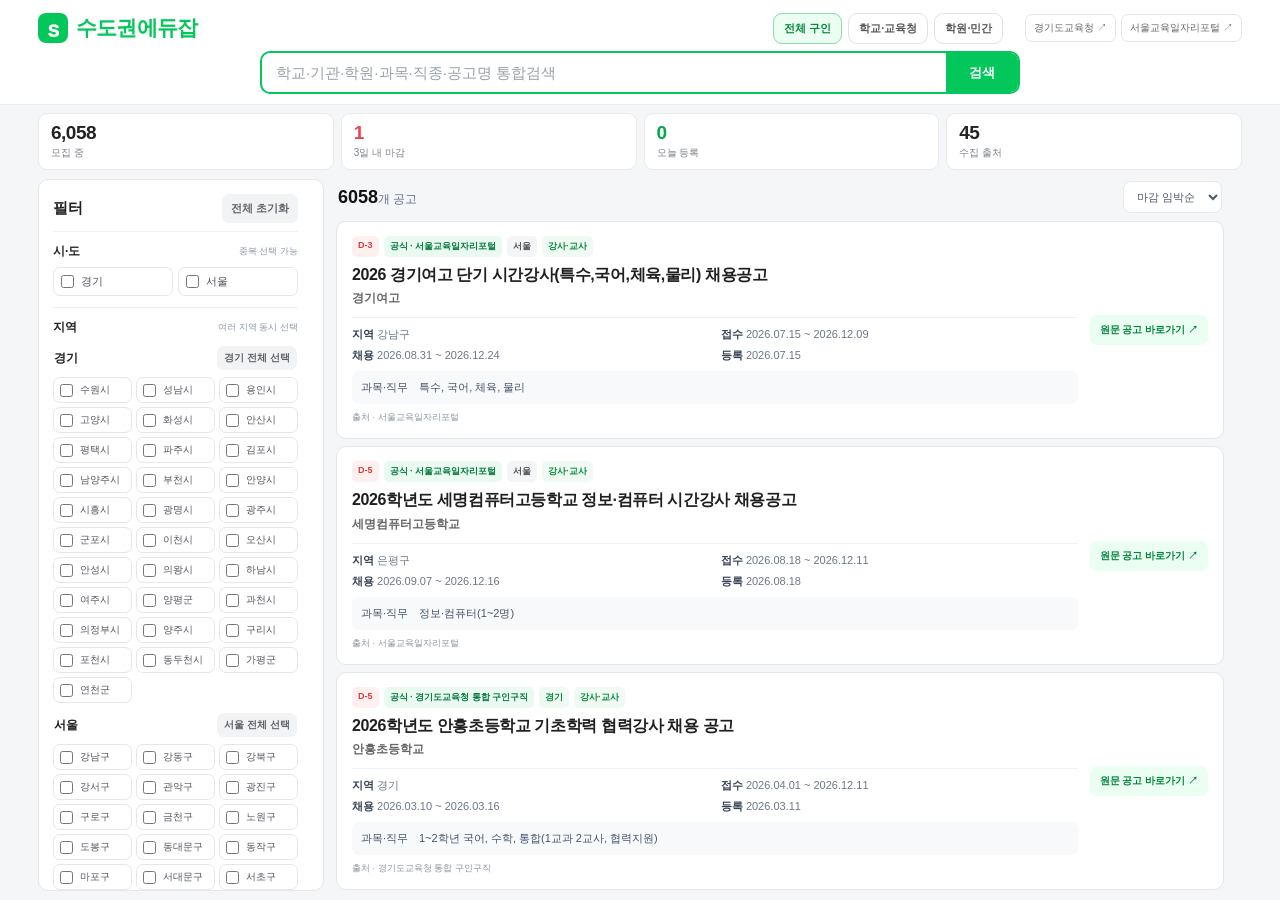
==== commit 53d73e26: "Publish verified multi-source recruitment search" ====
--- a/index.html
+++ b/index.html
@@ -40,7 +40,7 @@
 $('#searchBtn').addEventListener('click',()=>{state.q=$('#q').value;render()});$('#q').addEventListener('keydown',e=>{if(e.key==='Enter')$('#searchBtn').click()});let searchTimer=0;$('#q').addEventListener('input',e=>{clearTimeout(searchTimer);const value=e.target.value;searchTimer=setTimeout(()=>{state.q=value;render()},180)});$('#sort').addEventListener('change',e=>{state.sort=e.target.value;render()});$('#resetBtn').addEventListener('click',()=>{state.provinces.clear();state.regions.clear();state.schools.clear();state.types.clear();state.q='';state.sort='deadline';$('#q').value='';$('#sort').value='deadline';renderAll(true)});renderChecks();load();
 </script>
 <script src="unified-ui.js?v=20260904a" defer></script>
-<script src="direct-link-guard.js?v=20260907a" defer></script>
+<script src="direct-link-guard.js?v=20260907c" defer></script>
 <script src="mobile-ui.js?v=20260907d" defer></script>
 </body>
 </html>
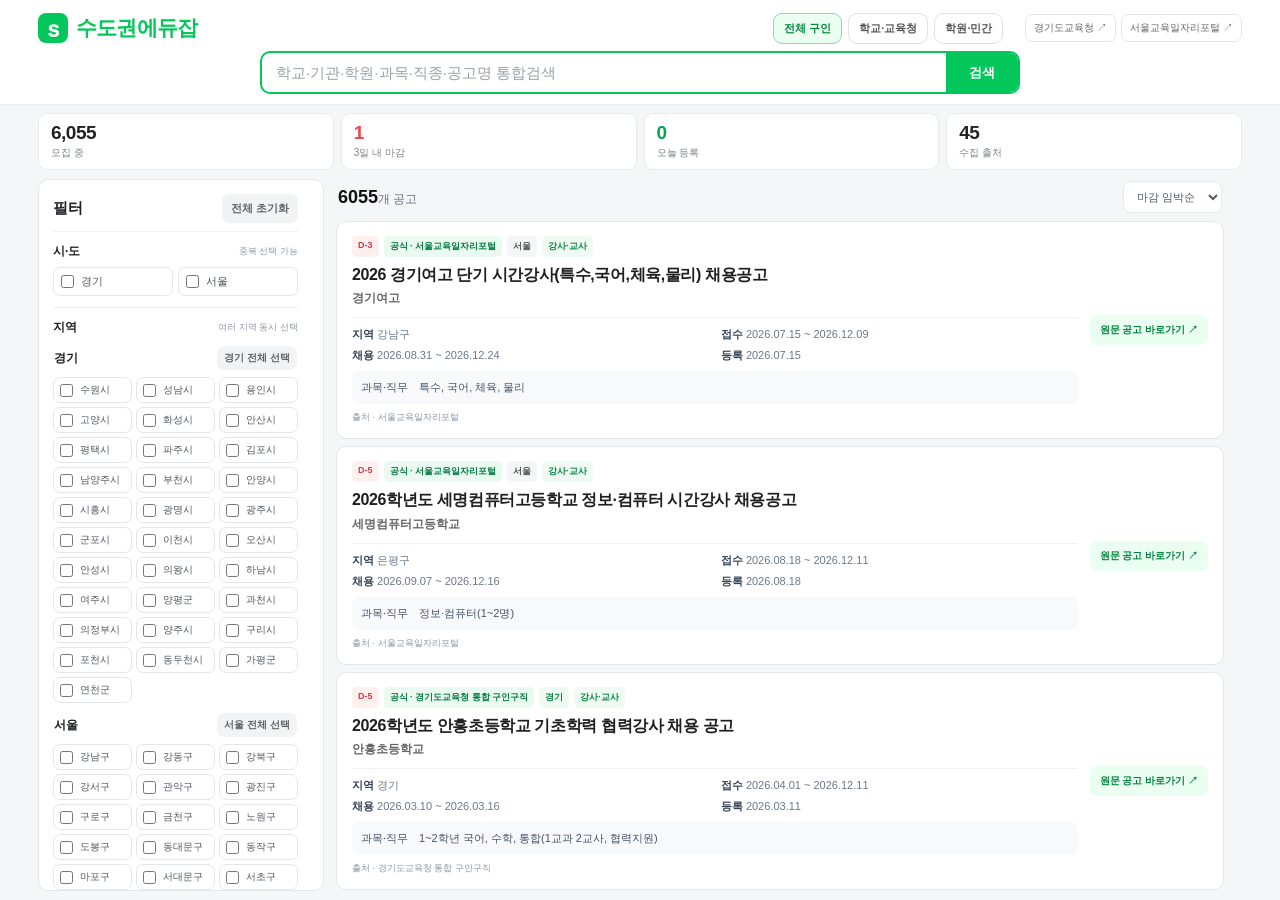
==== commit e0dfdff5: "Keep search aligned with collected job data" ====
--- a/index.html
+++ b/index.html
@@ -40,7 +40,7 @@
 $('#searchBtn').addEventListener('click',()=>{state.q=$('#q').value;render()});$('#q').addEventListener('keydown',e=>{if(e.key==='Enter')$('#searchBtn').click()});let searchTimer=0;$('#q').addEventListener('input',e=>{clearTimeout(searchTimer);const value=e.target.value;searchTimer=setTimeout(()=>{state.q=value;render()},180)});$('#sort').addEventListener('change',e=>{state.sort=e.target.value;render()});$('#resetBtn').addEventListener('click',()=>{state.provinces.clear();state.regions.clear();state.schools.clear();state.types.clear();state.q='';state.sort='deadline';$('#q').value='';$('#sort').value='deadline';renderAll(true)});renderChecks();load();
 </script>
 <script src="unified-ui.js?v=20260904a" defer></script>
-<script src="direct-link-guard.js?v=20260907c" defer></script>
+<script src="direct-link-guard.js?v=20260907a" defer></script>
 <script src="mobile-ui.js?v=20260907d" defer></script>
 </body>
 </html>
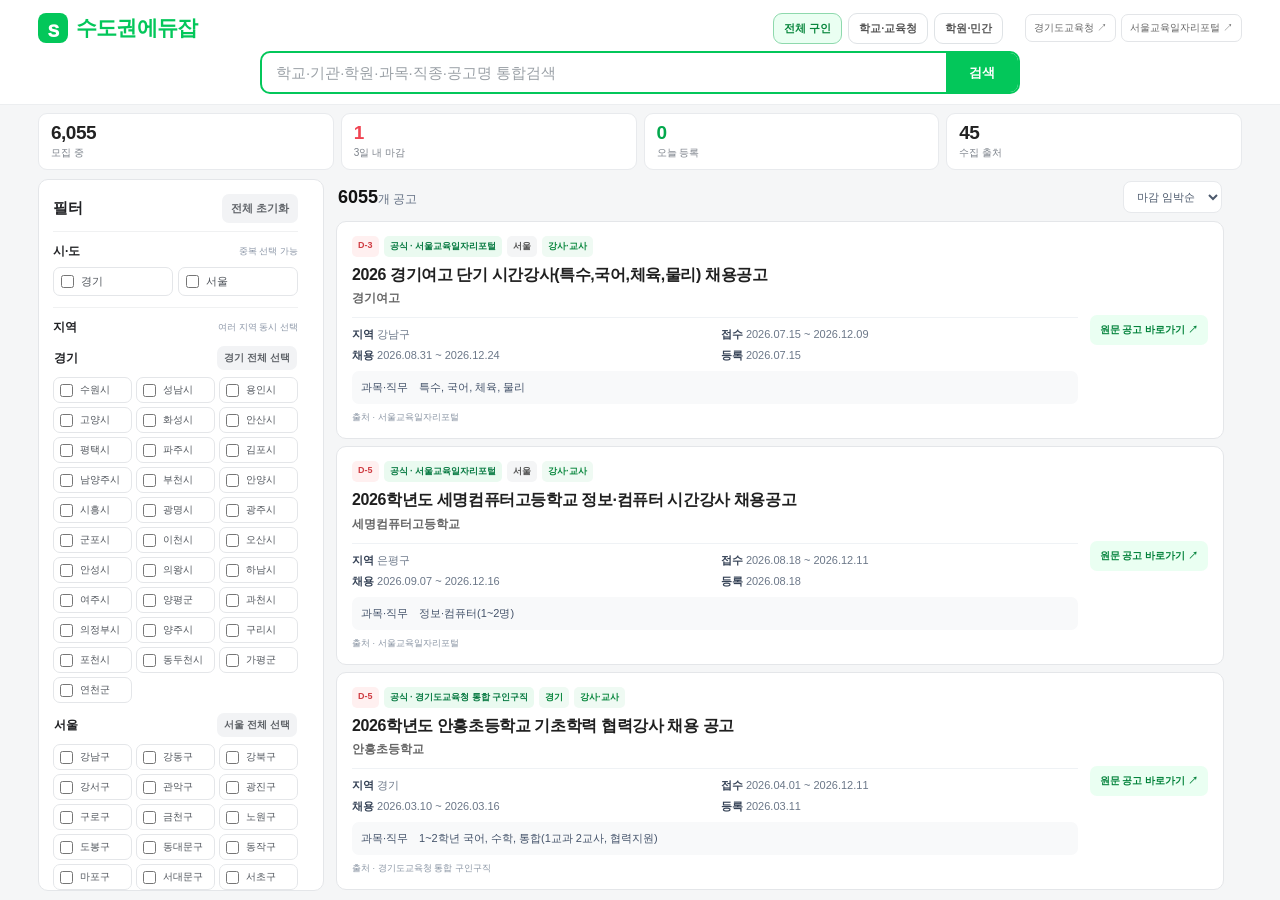
==== commit 0f597a16: "Publish verified multi-source recruitment search" ====
--- a/index.html
+++ b/index.html
@@ -40,7 +40,7 @@
 $('#searchBtn').addEventListener('click',()=>{state.q=$('#q').value;render()});$('#q').addEventListener('keydown',e=>{if(e.key==='Enter')$('#searchBtn').click()});let searchTimer=0;$('#q').addEventListener('input',e=>{clearTimeout(searchTimer);const value=e.target.value;searchTimer=setTimeout(()=>{state.q=value;render()},180)});$('#sort').addEventListener('change',e=>{state.sort=e.target.value;render()});$('#resetBtn').addEventListener('click',()=>{state.provinces.clear();state.regions.clear();state.schools.clear();state.types.clear();state.q='';state.sort='deadline';$('#q').value='';$('#sort').value='deadline';renderAll(true)});renderChecks();load();
 </script>
 <script src="unified-ui.js?v=20260904a" defer></script>
-<script src="direct-link-guard.js?v=20260907a" defer></script>
+<script src="direct-link-guard.js?v=20260907c" defer></script>
 <script src="mobile-ui.js?v=20260907d" defer></script>
 </body>
 </html>
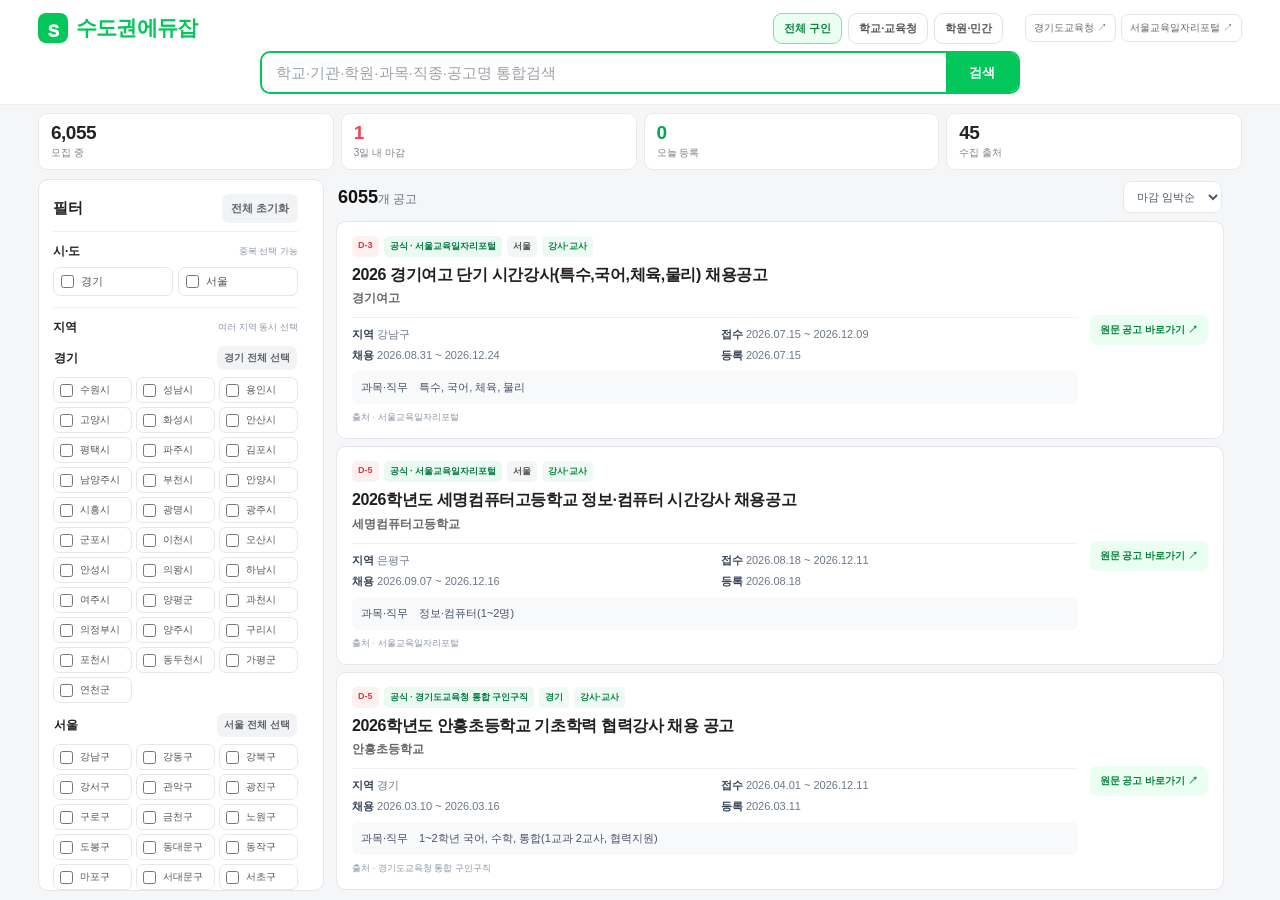
==== commit 827e0be2: "Keep search aligned with collected job data" ====
--- a/index.html
+++ b/index.html
@@ -40,7 +40,7 @@
 $('#searchBtn').addEventListener('click',()=>{state.q=$('#q').value;render()});$('#q').addEventListener('keydown',e=>{if(e.key==='Enter')$('#searchBtn').click()});let searchTimer=0;$('#q').addEventListener('input',e=>{clearTimeout(searchTimer);const value=e.target.value;searchTimer=setTimeout(()=>{state.q=value;render()},180)});$('#sort').addEventListener('change',e=>{state.sort=e.target.value;render()});$('#resetBtn').addEventListener('click',()=>{state.provinces.clear();state.regions.clear();state.schools.clear();state.types.clear();state.q='';state.sort='deadline';$('#q').value='';$('#sort').value='deadline';renderAll(true)});renderChecks();load();
 </script>
 <script src="unified-ui.js?v=20260904a" defer></script>
-<script src="direct-link-guard.js?v=20260907c" defer></script>
+<script src="direct-link-guard.js?v=20260907a" defer></script>
 <script src="mobile-ui.js?v=20260907d" defer></script>
 </body>
 </html>
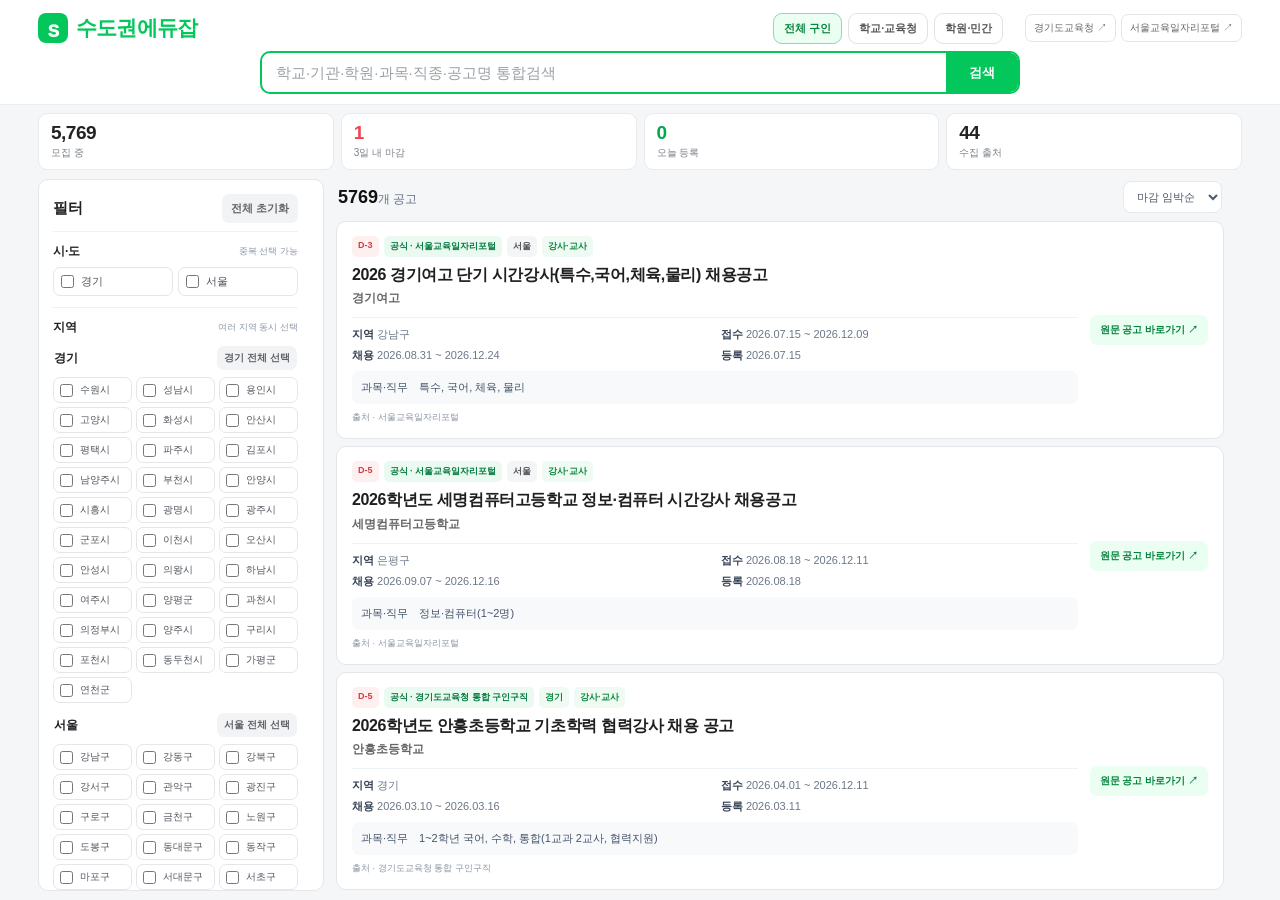
==== commit c0576dfc: "Publish verified multi-source recruitment search" ====
--- a/index.html
+++ b/index.html
@@ -40,7 +40,7 @@
 $('#searchBtn').addEventListener('click',()=>{state.q=$('#q').value;render()});$('#q').addEventListener('keydown',e=>{if(e.key==='Enter')$('#searchBtn').click()});let searchTimer=0;$('#q').addEventListener('input',e=>{clearTimeout(searchTimer);const value=e.target.value;searchTimer=setTimeout(()=>{state.q=value;render()},180)});$('#sort').addEventListener('change',e=>{state.sort=e.target.value;render()});$('#resetBtn').addEventListener('click',()=>{state.provinces.clear();state.regions.clear();state.schools.clear();state.types.clear();state.q='';state.sort='deadline';$('#q').value='';$('#sort').value='deadline';renderAll(true)});renderChecks();load();
 </script>
 <script src="unified-ui.js?v=20260904a" defer></script>
-<script src="direct-link-guard.js?v=20260907a" defer></script>
+<script src="direct-link-guard.js?v=20260907c" defer></script>
 <script src="mobile-ui.js?v=20260907d" defer></script>
 </body>
 </html>
